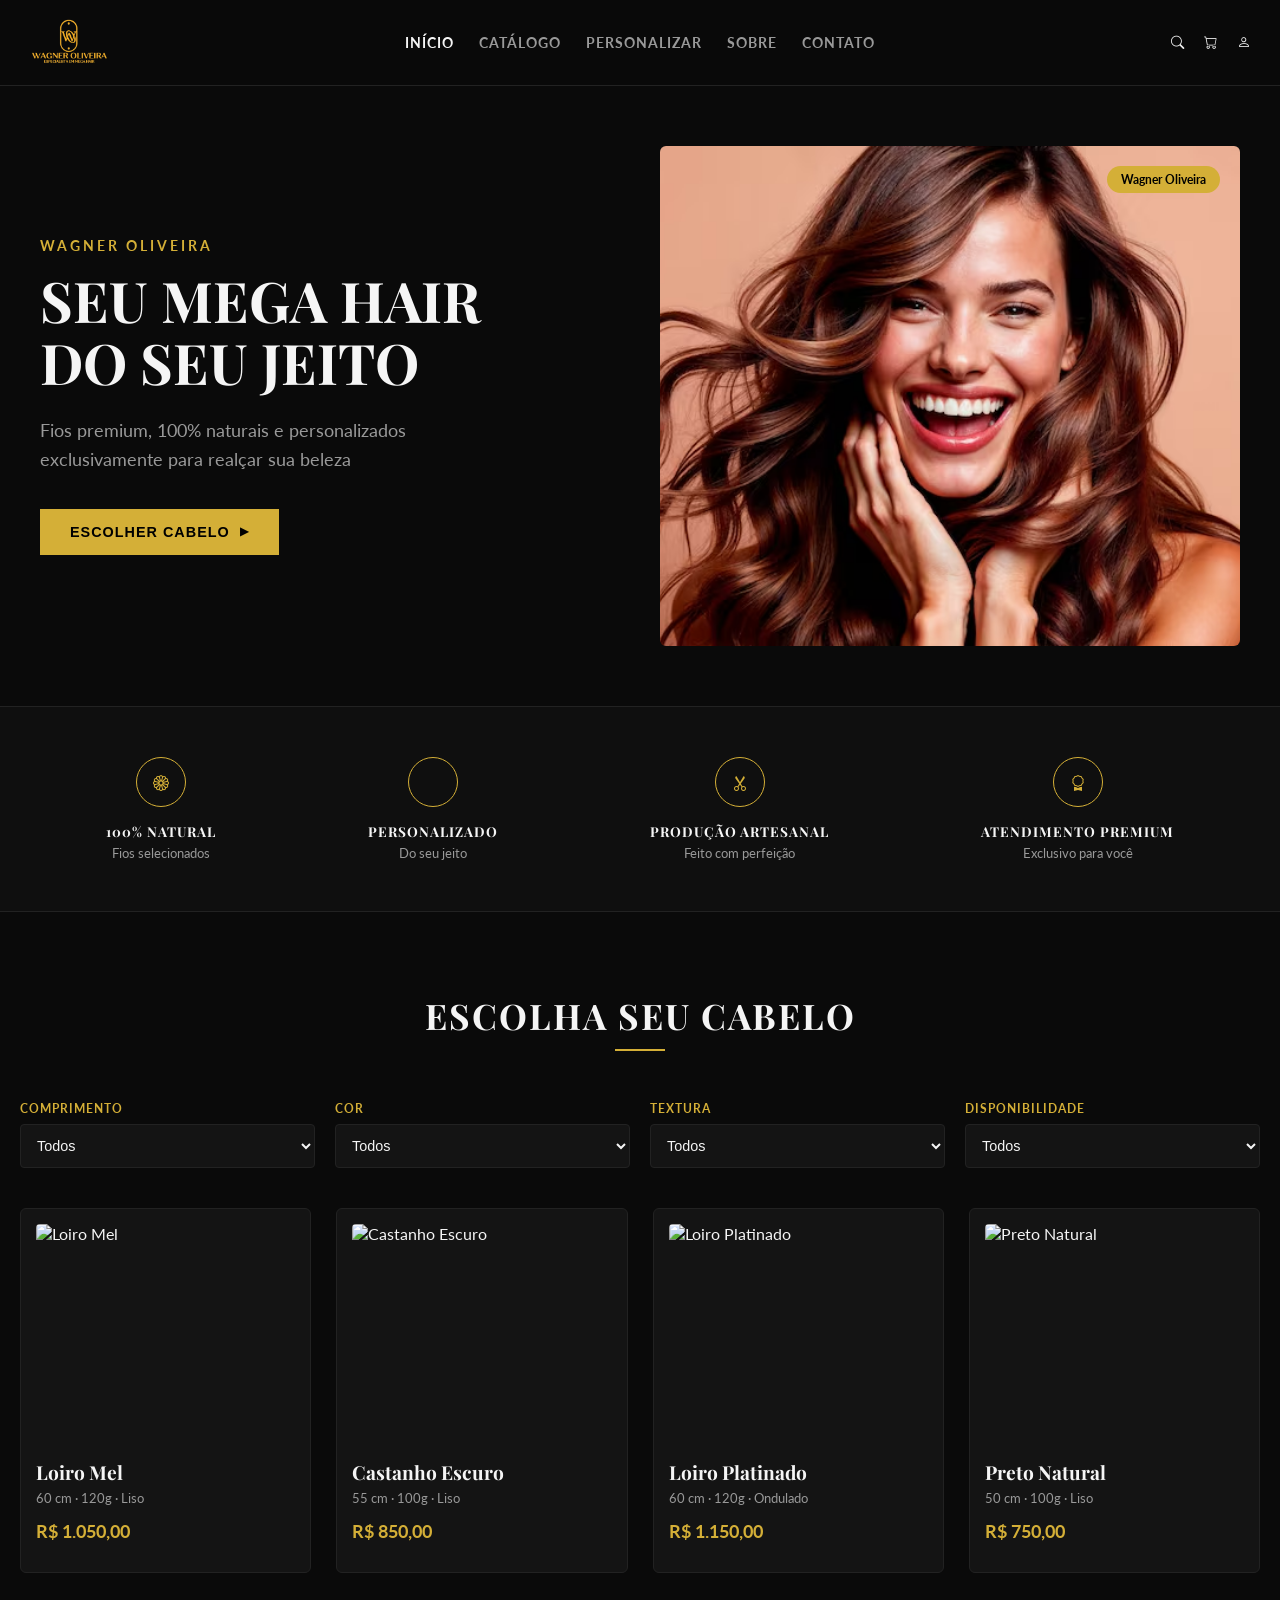
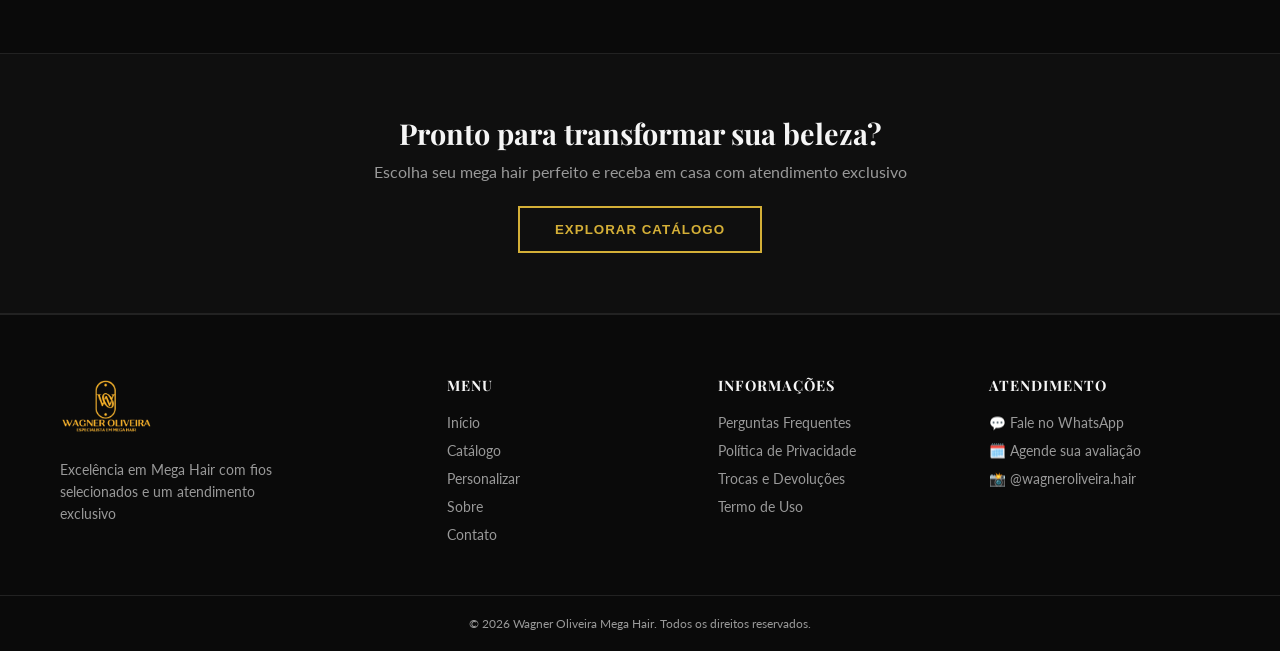
==== index.html @ 9bd78042 "Add files via upload" ====
<!DOCTYPE html>
<html lang="pt-BR">
<head>
    <meta charset="UTF-8">
    <meta name="viewport" content="width=device-width, initial-scale=1.0">
    <title>Wagner Oliveira Mega Hair</title>
    <link rel="preconnect" href="https://fonts.googleapis.com">
    <link rel="preconnect" href="https://fonts.gstatic.com" crossorigin>
    <link href="https://fonts.googleapis.com/css2?family=Playfair+Display:wght@600;700&family=Lato:wght@300;400;700&display=swap" rel="stylesheet">
    
    <link rel="stylesheet" href="https://cdn.jsdelivr.net/npm/bootstrap-icons@1.11.3/font/bootstrap-icons.min.css">
    
    <link rel="stylesheet" href="style.css">
</head>
<body>

    <header class="main-header">
        <div class="header-container">
            <div class="logo">
                <img src="LOGO.png" alt="Wagner Oliveira Logo" class="brand-logo-img">
            </div>
            <nav class="nav-menu">
                <a href="#" class="active">INÍCIO</a>
                <a href="#">CATÁLOGO</a>
                <a href="#">PERSONALIZAR</a>
                <a href="#">SOBRE</a>
                <a href="#">CONTATO</a>
            </nav>
            <div class="header-actions">
                <button><i class="bi bi-search"></i></button>
                <button><i class="bi bi-cart"></i></button>
                <button><i class="bi bi-person"></i></button>
            </div>
        </div>
    </header>

    <section class="hero-section">
        <div class="hero-container">
            <div class="hero-content">
                <p class="brand-subtitle">WAGNER OLIVEIRA</p>
                <h1 class="hero-title">SEU MEGA HAIR<br>DO SEU JEITO</h1>
                <p class="hero-description">Fios premium, 100% naturais e personalizados exclusivamente para realçar sua beleza</p>
                <button class="btn-gold" onclick="scrollToCatalog()">ESCOLHER CABELO <span>▶</span></button>
            </div>
            <div class="hero-image-side">
                <span class="badge-tag">Wagner Oliveira</span>
                <img src="FOTO 1.avif" alt="Modelo Wagner Oliveira">
            </div>
        </div>
    </section>

    <section class="benefits-section">
        <div class="benefits-container">
            <div class="benefit-item">
                <div class="icon-circle"><i class="bi bi-flower1"></i></div>
                <h3>100% NATURAL</h3>
                <p>Fios selecionados</p>
            </div>
            <div class="benefit-item">
                <div class="icon-circle"><i class="bi bi-sparkles"></i></div>
                <h3>PERSONALIZADO</h3>
                <p>Do seu jeito</p>
            </div>
            <div class="benefit-item">
                <div class="icon-circle"><i class="bi bi-scissors"></i></div>
                <h3>PRODUÇÃO ARTESANAL</h3>
                <p>Feito com perfeição</p>
            </div>
            <div class="benefit-item">
                <div class="icon-circle"><i class="bi bi-award"></i></div>
                <h3>ATENDIMENTO PREMIUM</h3>
                <p>Exclusivo para você</p>
            </div>
        </div>
    </section>

    <section class="catalog-section" id="catalogo">
        <div class="catalog-container">
            <h2 class="section-title">ESCOLHA SEU CABELO</h2>
            <div class="title-underline"></div>

            <div class="filters-horizontal">
                <div class="filter-box">
                    <label>COMPRIMENTO</label>
                    <select id="f-comprimento">
                        <option>Todos</option>
                        <option>50 cm</option>
                        <option>55 cm</option>
                        <option>60 cm</option>
                    </select>
                </div>
                <div class="filter-box">
                    <label>COR</label>
                    <select id="f-cor">
                        <option>Todos</option>
                        <option>Loiro Mel</option>
                        <option>Castanho Escuro</option>
                        <option>Loiro Platinado</option>
                        <option>Preto Natural</option>
                    </select>
                </div>
                <div class="filter-box">
                    <label>TEXTURA</label>
                    <select id="f-textura">
                        <option>Todos</option>
                        <option>Liso</option>
                        <option>Ondulado</option>
                    </select>
                </div>
                <div class="filter-box">
                    <label>DISPONIBILIDADE</label>
                    <select id="f-disponibilidade">
                        <option>Todos</option>
                        <option>Em Estoque</option>
                        <option>Sob Encomenda</option>
                    </select>
                </div>
            </div>

            <div class="products-grid" id="grid-produtos">
                </div>
        </div>
    </section>

    <section class="cta-banner">
        <div class="cta-container">
            <h2>Pronto para transformar sua beleza?</h2>
            <p>Escolha seu mega hair perfeito e receba em casa com atendimento exclusivo</p>
            <button class="btn-outline-gold" onclick="scrollToCatalog()">EXPLORAR CATÁLOGO</button>
        </div>
    </section>

    <footer class="main-footer">
        <div class="footer-container">
            <div class="footer-col-brand">
                <div class="logo footer-logo">
                    <img src="LOGO.png" alt="Wagner Oliveira Logo" class="brand-logo-img">
                </div>
                <p class="brand-footer-text">Excelência em Mega Hair com fios selecionados e um atendimento exclusivo</p>
            </div>
            <div class="footer-col">
                <h4>MENU</h4>
                <a href="#">Início</a>
                <a href="#">Catálogo</a>
                <a href="#">Personalizar</a>
                <a href="#">Sobre</a>
                <a href="#">Contato</a>
            </div>
            <div class="footer-col">
                <h4>INFORMAÇÕES</h4>
                <a href="#">Perguntas Frequentes</a>
                <a href="#">Política de Privacidade</a>
                <a href="#">Trocas e Devoluções</a>
                <a href="#">Termo de Uso</a>
            </div>
            <div class="footer-col">
                <h4>ATENDIMENTO</h4>
                <a href="#">💬 Fale no WhatsApp</a>
                <a href="#">🗓️ Agende sua avaliação</a>
                <a href="#">📸 @wagneroliveira.hair</a>
            </div>
        </div>
        <div class="footer-bottom">
            <p>© 2026 Wagner Oliveira Mega Hair. Todos os direitos reservados.</p>
        </div>
    </footer>

    <div id="modal-personalizar" class="modal-backdrop hidden">
        <div class="modal-box">
            <div class="modal-header">
                <h2 id="modal-title">Escolher</h2>
                <button class="close-modal" onclick="closeModal()"><i class="bi bi-x-lg"></i></button>
            </div>
            <div class="modal-body">
                <p class="modal-subtitle">Configure as opções exclusivas para o seu cabelo selecionado.</p>
                <div class="modal-step">
                    <label>1. Textura Desejada</label>
                    <div class="options-row">
                        <button class="opt-btn" onclick="selectOpt(this, 'textura')">Liso Natural</button>
                        <button class="opt-btn" onclick="selectOpt(this, 'textura')">Ondulado</button>
                        <button class="opt-btn" onclick="selectOpt(this, 'textura')">Cacheado</button>
                    </div>
                </div>
                <div class="modal-step">
                    <label>2. Espessura do Fio</label>
                    <div class="options-vertical">
                        <button class="opt-row-btn" onclick="selectOpt(this, 'espessura')"><strong>Fio Fino</strong><span>Ideal para cabelos finos/ralos</span></button>
                        <button class="opt-row-btn" onclick="selectOpt(this, 'espessura')"><strong>Fio Médio</strong><span>Padrão, se adapta bem à maioria</span></button>
                    </div>
                </div>
            </div>
        </div>
    </div>

    <script src="main.js"></script>
</body>
</html>
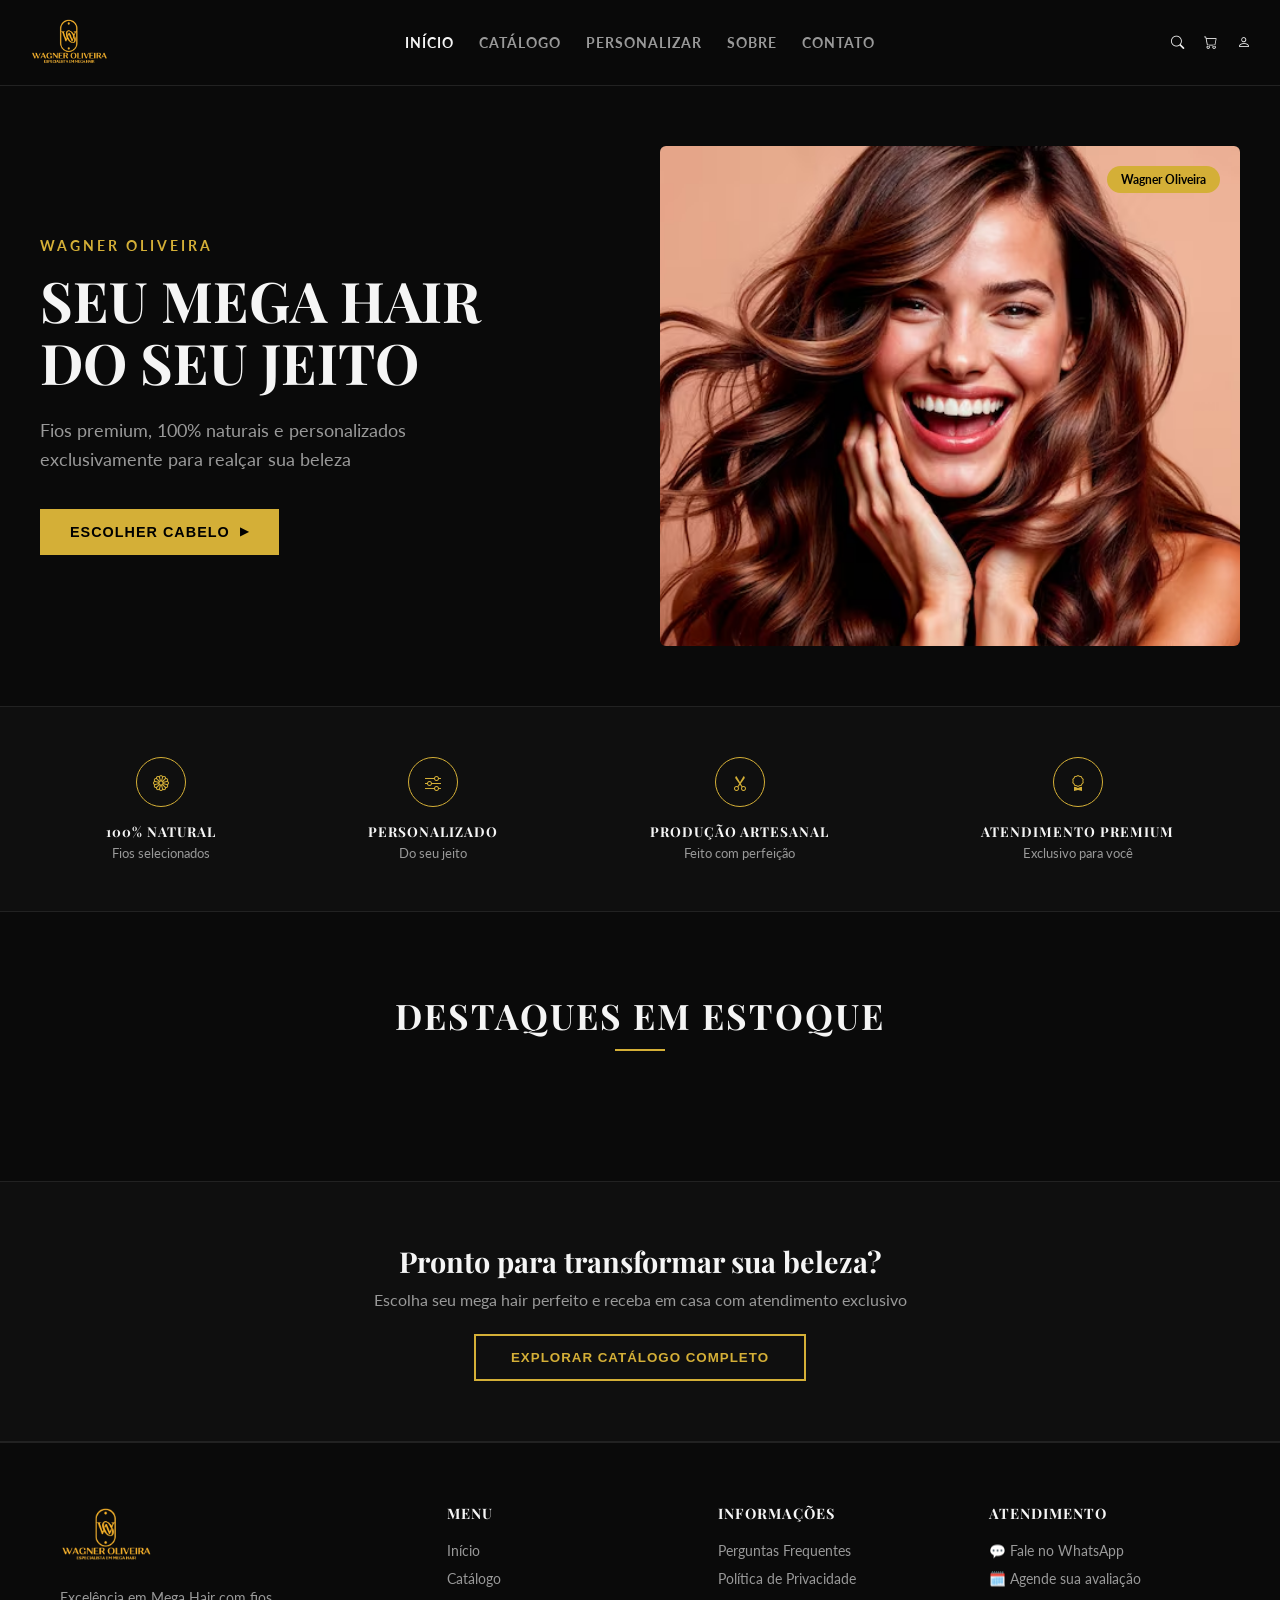
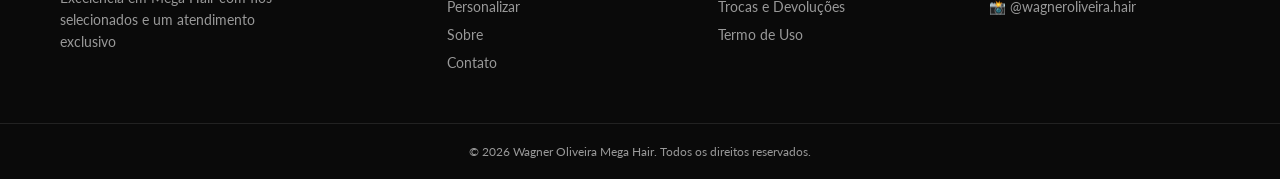
==== commit d08410c3: "Update index.html" ====
--- a/index.html
+++ b/index.html
@@ -20,9 +20,9 @@
                 <img src="LOGO.png" alt="Wagner Oliveira Logo" class="brand-logo-img">
             </div>
             <nav class="nav-menu">
-                <a href="#" class="active">INÍCIO</a>
-                <a href="#">CATÁLOGO</a>
-                <a href="#">PERSONALIZAR</a>
+                <a href="index.html" class="active">INÍCIO</a>
+                <a href="catalogo.html">CATÁLOGO</a>
+                <a href="personalizar.html">PERSONALIZAR</a>
                 <a href="#">SOBRE</a>
                 <a href="#">CONTATO</a>
             </nav>
@@ -40,7 +40,7 @@
                 <p class="brand-subtitle">WAGNER OLIVEIRA</p>
                 <h1 class="hero-title">SEU MEGA HAIR<br>DO SEU JEITO</h1>
                 <p class="hero-description">Fios premium, 100% naturais e personalizados exclusivamente para realçar sua beleza</p>
-                <button class="btn-gold" onclick="scrollToCatalog()">ESCOLHER CABELO <span>▶</span></button>
+                <button class="btn-gold" onclick="goToCatalogPage()">ESCOLHER CABELO <span>▶</span></button>
             </div>
             <div class="hero-image-side">
                 <span class="badge-tag">Wagner Oliveira</span>
@@ -57,7 +57,7 @@
                 <p>Fios selecionados</p>
             </div>
             <div class="benefit-item">
-                <div class="icon-circle"><i class="bi bi-sparkles"></i></div>
+                <div class="icon-circle"><i class="bi bi-sliders"></i></div>
                 <h3>PERSONALIZADO</h3>
                 <p>Do seu jeito</p>
             </div>
@@ -76,46 +76,8 @@
 
     <section class="catalog-section" id="catalogo">
         <div class="catalog-container">
-            <h2 class="section-title">ESCOLHA SEU CABELO</h2>
+            <h2 class="section-title">DESTAQUES EM ESTOQUE</h2>
             <div class="title-underline"></div>
-
-            <div class="filters-horizontal">
-                <div class="filter-box">
-                    <label>COMPRIMENTO</label>
-                    <select id="f-comprimento">
-                        <option>Todos</option>
-                        <option>50 cm</option>
-                        <option>55 cm</option>
-                        <option>60 cm</option>
-                    </select>
-                </div>
-                <div class="filter-box">
-                    <label>COR</label>
-                    <select id="f-cor">
-                        <option>Todos</option>
-                        <option>Loiro Mel</option>
-                        <option>Castanho Escuro</option>
-                        <option>Loiro Platinado</option>
-                        <option>Preto Natural</option>
-                    </select>
-                </div>
-                <div class="filter-box">
-                    <label>TEXTURA</label>
-                    <select id="f-textura">
-                        <option>Todos</option>
-                        <option>Liso</option>
-                        <option>Ondulado</option>
-                    </select>
-                </div>
-                <div class="filter-box">
-                    <label>DISPONIBILIDADE</label>
-                    <select id="f-disponibilidade">
-                        <option>Todos</option>
-                        <option>Em Estoque</option>
-                        <option>Sob Encomenda</option>
-                    </select>
-                </div>
-            </div>
 
             <div class="products-grid" id="grid-produtos">
                 </div>
@@ -126,7 +88,7 @@
         <div class="cta-container">
             <h2>Pronto para transformar sua beleza?</h2>
             <p>Escolha seu mega hair perfeito e receba em casa com atendimento exclusivo</p>
-            <button class="btn-outline-gold" onclick="scrollToCatalog()">EXPLORAR CATÁLOGO</button>
+            <button class="btn-outline-gold" onclick="window.location.href='catalogo.html'">EXPLORAR CATÁLOGO COMPLETO</button>
         </div>
     </section>
 
@@ -140,9 +102,9 @@
             </div>
             <div class="footer-col">
                 <h4>MENU</h4>
-                <a href="#">Início</a>
-                <a href="#">Catálogo</a>
-                <a href="#">Personalizar</a>
+                <a href="index.html">Início</a>
+                <a href="catalogo.html">Catálogo</a>
+                <a href="personalizar.html">Personalizar</a>
                 <a href="#">Sobre</a>
                 <a href="#">Contato</a>
             </div>
@@ -165,33 +127,6 @@
         </div>
     </footer>
 
-    <div id="modal-personalizar" class="modal-backdrop hidden">
-        <div class="modal-box">
-            <div class="modal-header">
-                <h2 id="modal-title">Escolher</h2>
-                <button class="close-modal" onclick="closeModal()"><i class="bi bi-x-lg"></i></button>
-            </div>
-            <div class="modal-body">
-                <p class="modal-subtitle">Configure as opções exclusivas para o seu cabelo selecionado.</p>
-                <div class="modal-step">
-                    <label>1. Textura Desejada</label>
-                    <div class="options-row">
-                        <button class="opt-btn" onclick="selectOpt(this, 'textura')">Liso Natural</button>
-                        <button class="opt-btn" onclick="selectOpt(this, 'textura')">Ondulado</button>
-                        <button class="opt-btn" onclick="selectOpt(this, 'textura')">Cacheado</button>
-                    </div>
-                </div>
-                <div class="modal-step">
-                    <label>2. Espessura do Fio</label>
-                    <div class="options-vertical">
-                        <button class="opt-row-btn" onclick="selectOpt(this, 'espessura')"><strong>Fio Fino</strong><span>Ideal para cabelos finos/ralos</span></button>
-                        <button class="opt-row-btn" onclick="selectOpt(this, 'espessura')"><strong>Fio Médio</strong><span>Padrão, se adapta bem à maioria</span></button>
-                    </div>
-                </div>
-            </div>
-        </div>
-    </div>
-
     <script src="main.js"></script>
 </body>
-</html>+</html>
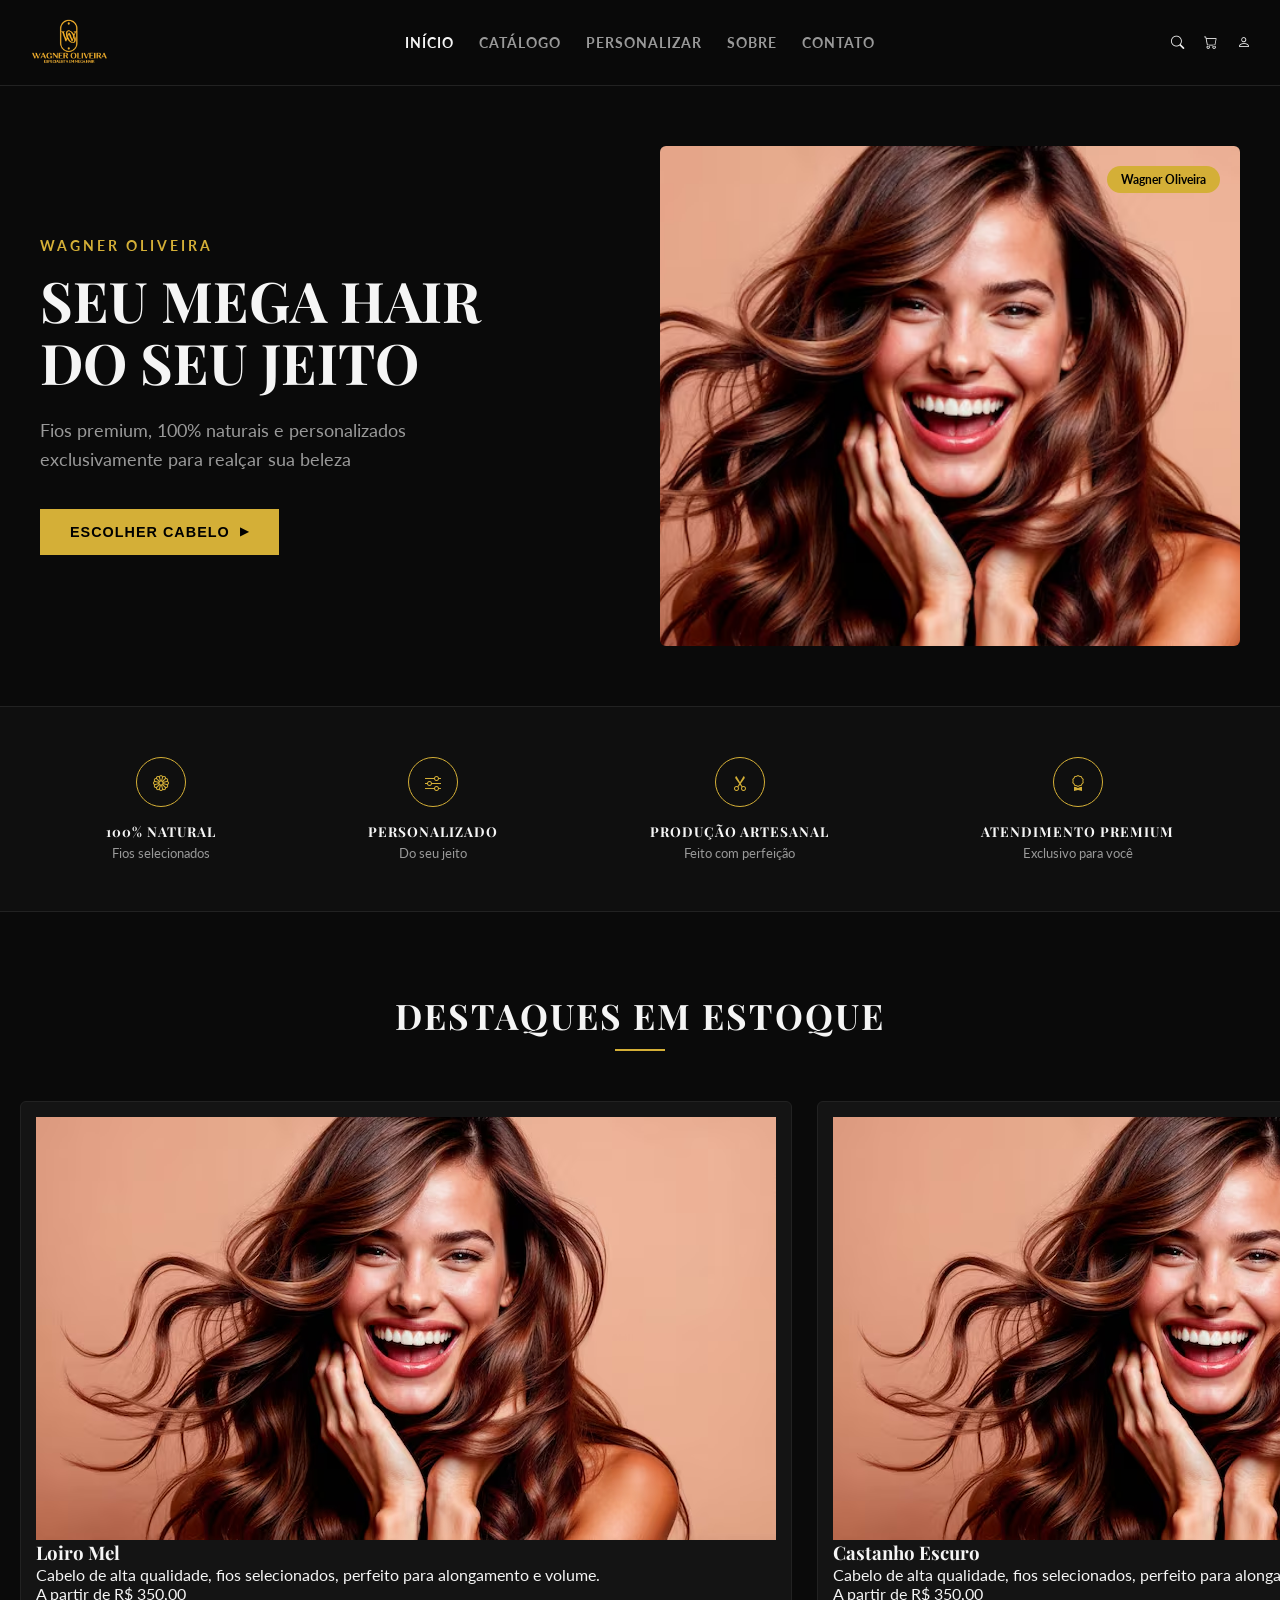
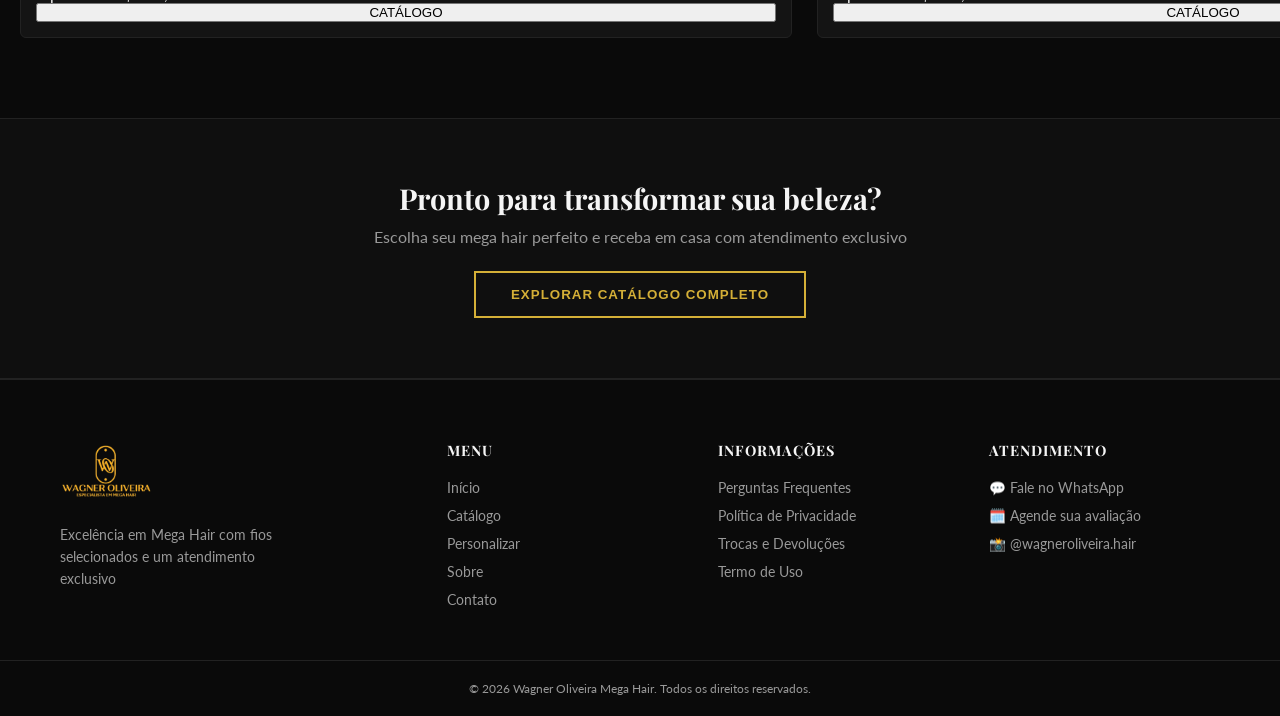
==== commit 987c89aa: "Update index.html" ====
--- a/index.html
+++ b/index.html
@@ -40,7 +40,7 @@
                 <p class="brand-subtitle">WAGNER OLIVEIRA</p>
                 <h1 class="hero-title">SEU MEGA HAIR<br>DO SEU JEITO</h1>
                 <p class="hero-description">Fios premium, 100% naturais e personalizados exclusivamente para realçar sua beleza</p>
-                <button class="btn-gold" onclick="goToCatalogPage()">ESCOLHER CABELO <span>▶</span></button>
+                <button class="btn-gold" onclick="window.location.href='catalogo.html'">ESCOLHER CABELO <span>▶</span></button>
             </div>
             <div class="hero-image-side">
                 <span class="badge-tag">Wagner Oliveira</span>
@@ -79,8 +79,39 @@
             <h2 class="section-title">DESTAQUES EM ESTOQUE</h2>
             <div class="title-underline"></div>
 
-            <div class="products-grid" id="grid-produtos">
+            <div class="products-grid">
+                <div class="product-card">
+                    <img src="FOTO 1.avif" alt="Loiro Mel">
+                    <h3>Loiro Mel</h3>
+                    <p>Cabelo de alta qualidade, fios selecionados, perfeito para alongamento e volume.</p>
+                    <span class="price">A partir de R$ 350,00</span>
+                    <button class="btn-card" onclick="window.location.href='catalogo.html'">CATÁLOGO</button>
                 </div>
+
+                <div class="product-card">
+                    <img src="FOTO 1.avif" alt="Castanho Escuro">
+                    <h3>Castanho Escuro</h3>
+                    <p>Cabelo de alta qualidade, fios selecionados, perfeito para alongamento e volume.</p>
+                    <span class="price">A partir de R$ 350,00</span>
+                    <button class="btn-card" onclick="window.location.href='catalogo.html'">CATÁLOGO</button>
+                </div>
+
+                <div class="product-card">
+                    <img src="FOTO 1.avif" alt="Loiro Platinado">
+                    <h3>Loiro Platinado</h3>
+                    <p>Cabelo de alta qualidade, fios selecionados, perfeito para alongamento e volume.</p>
+                    <span class="price">A partir de R$ 350,00</span>
+                    <button class="btn-card" onclick="window.location.href='catalogo.html'">CATÁLOGO</button>
+                </div>
+
+                <div class="product-card">
+                    <img src="FOTO 1.avif" alt="Preto Natural">
+                    <h3>Preto Natural</h3>
+                    <p>Cabelo de alta qualidade, fios selecionados, perfeito para alongamento e volume.</p>
+                    <span class="price">A partir de R$ 350,00</span>
+                    <button class="btn-card" onclick="window.location.href='catalogo.html'">CATÁLOGO</button>
+                </div>
+            </div>
         </div>
     </section>
 
@@ -126,7 +157,5 @@
             <p>© 2026 Wagner Oliveira Mega Hair. Todos os direitos reservados.</p>
         </div>
     </footer>
-
-    <script src="main.js"></script>
 </body>
 </html>
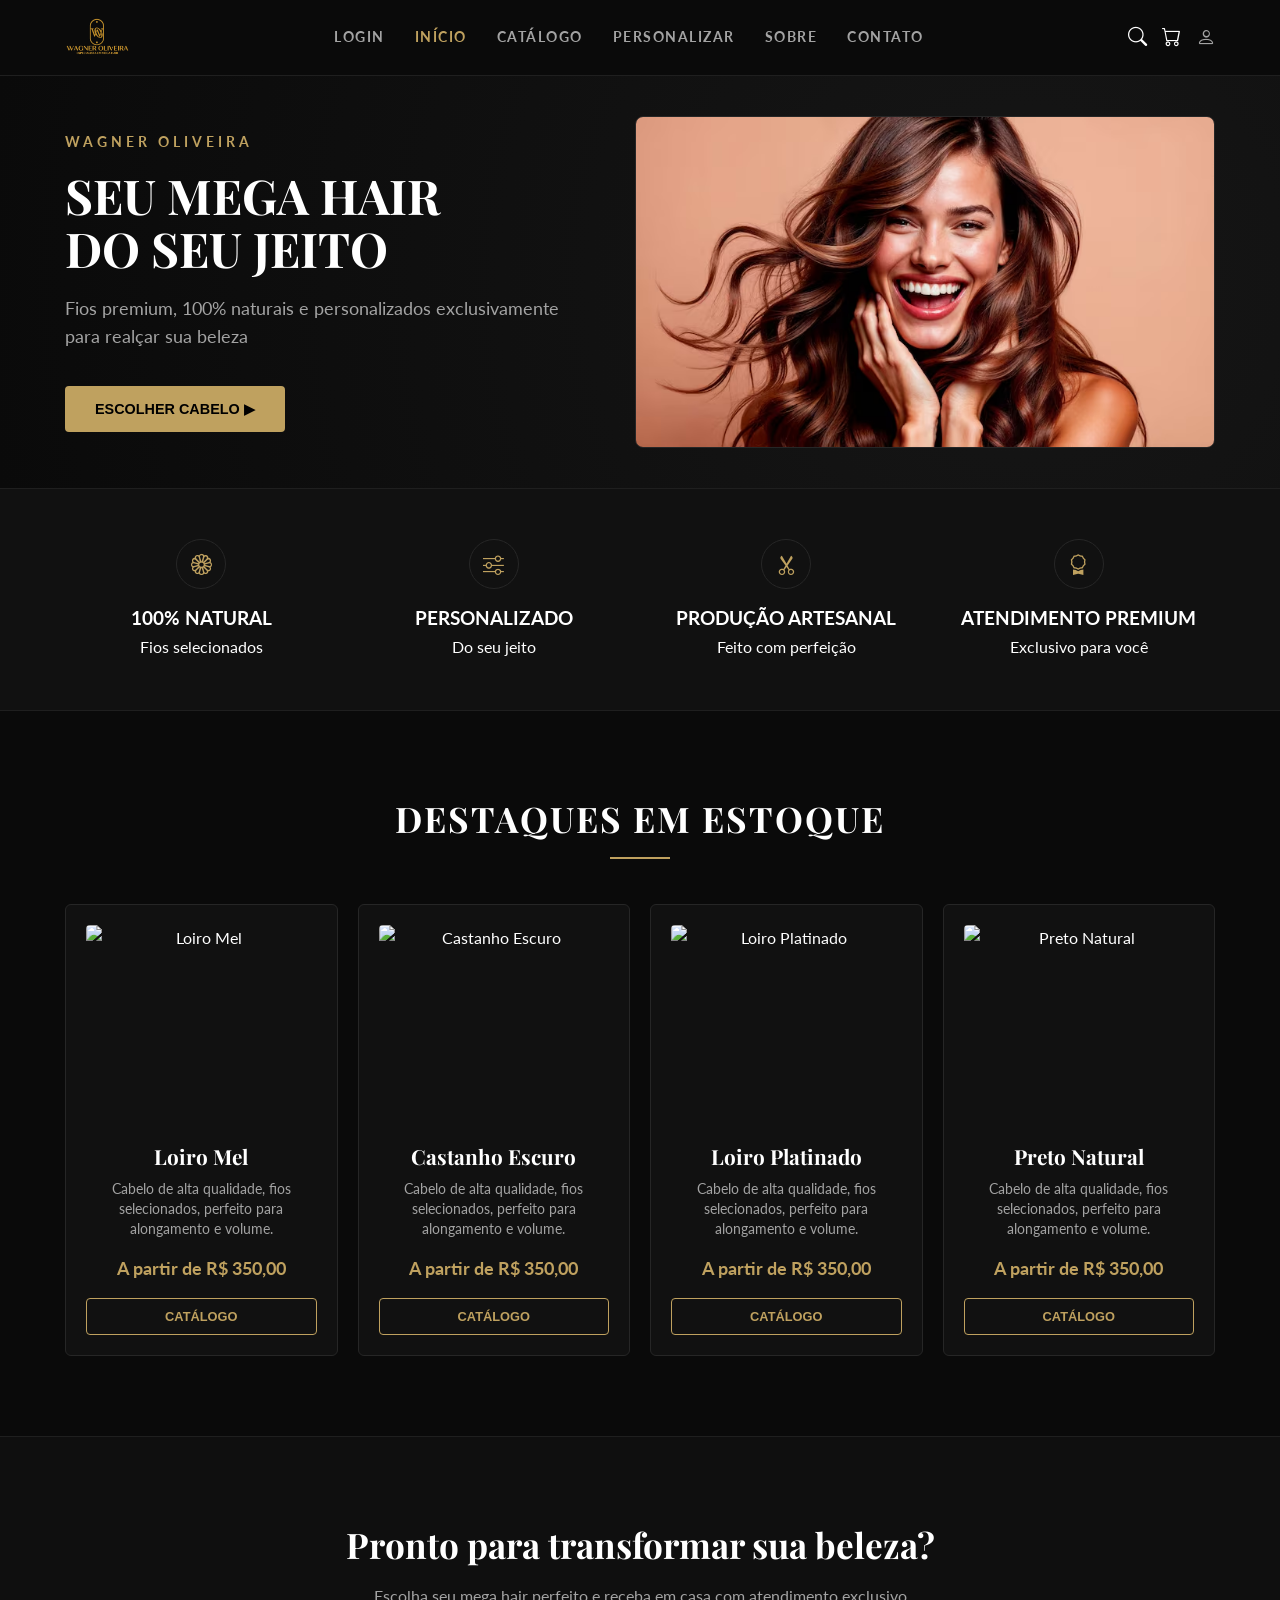
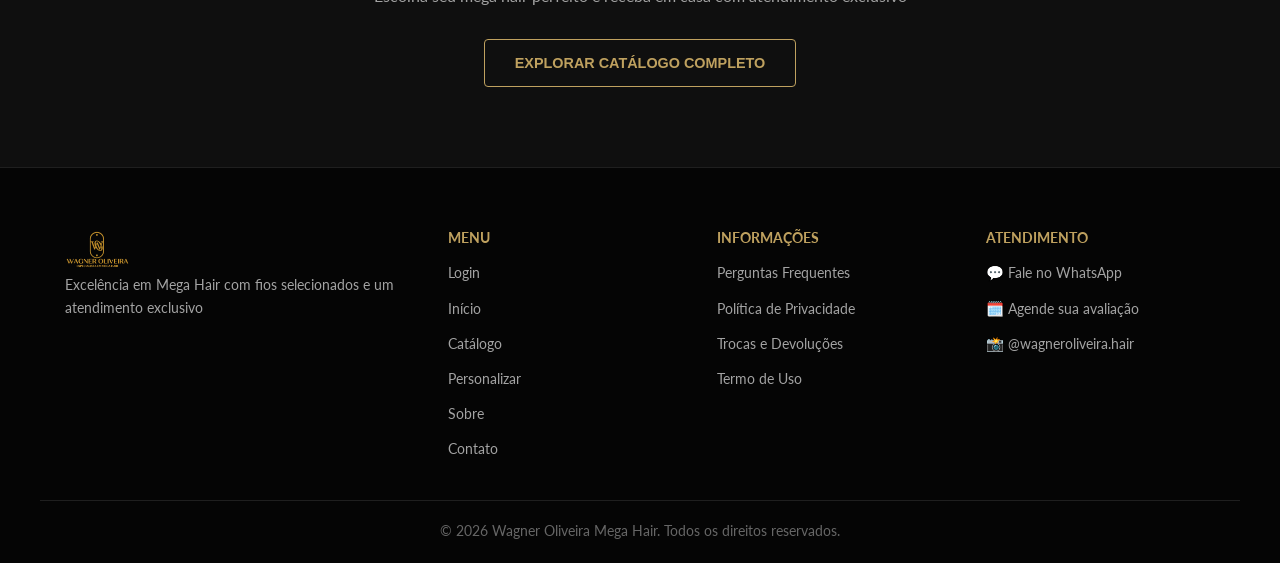
==== commit 22d12ffb: "Update index.html" ====
--- a/index.html
+++ b/index.html
@@ -20,16 +20,30 @@
                 <img src="LOGO.png" alt="Wagner Oliveira Logo" class="brand-logo-img">
             </div>
             <nav class="nav-menu">
+                <a href="login.html">LOGIN</a>
                 <a href="index.html" class="active">INÍCIO</a>
                 <a href="catalogo.html">CATÁLOGO</a>
                 <a href="personalizar.html">PERSONALIZAR</a>
-                <a href="#">SOBRE</a>
-                <a href="#">CONTATO</a>
+                <a href="sobre.html">SOBRE</a>
+                <a href="contato.html">CONTATO</a>
             </nav>
             <div class="header-actions">
-                <button><i class="bi bi-search"></i></button>
-                <button><i class="bi bi-cart"></i></button>
-                <button><i class="bi bi-person"></i></button>
+                <button title="Pesquisar"><i class="bi bi-search"></i></button>
+                <button title="Carrinho"><i class="bi bi-cart"></i></button>
+                
+                <div class="user-auth-wrapper" style="display: inline-flex; align-items: center;">
+                    <a href="login.html" id="btn-login-header" title="Entrar no Atelier" style="display: flex; align-items: center; color: #a3a3a3;">
+                        <i class="bi bi-person" style="font-size: 1.2rem;"></i>
+                    </a>
+
+                    <div id="perfil-usuario" class="user-profile-box" style="display: none;">
+                        <img src="https://www.w3schools.com/howto/img_avatar2.png" alt="Foto de Perfil" id="foto-usuario">
+                        <span id="nome-usuario">Cliente</span>
+                        <button id="btn-logout" class="btn-logout" title="Sair">
+                            <i class="bi bi-box-arrow-right"></i>
+                        </button>
+                    </div>
+                </div>
             </div>
         </div>
     </header>
@@ -43,8 +57,7 @@
                 <button class="btn-gold" onclick="window.location.href='catalogo.html'">ESCOLHER CABELO <span>▶</span></button>
             </div>
             <div class="hero-image-side">
-                <span class="badge-tag">Wagner Oliveira</span>
-                <img src="FOTO 1.avif" alt="Modelo Wagner Oliveira">
+                <img src="FOTO 1.avif" alt="Textura de Mega Hair Premium Wagner Oliveira">
             </div>
         </div>
     </section>
@@ -81,7 +94,7 @@
 
             <div class="products-grid">
                 <div class="product-card">
-                    <img src="FOTO 1.avif" alt="Loiro Mel">
+                    <img src="https://images.unsplash.com/photo-1562322140-8baeececf3df?q=80&w=800&auto=format&fit=crop" alt="Loiro Mel">
                     <h3>Loiro Mel</h3>
                     <p>Cabelo de alta qualidade, fios selecionados, perfeito para alongamento e volume.</p>
                     <span class="price">A partir de R$ 350,00</span>
@@ -89,7 +102,7 @@
                 </div>
 
                 <div class="product-card">
-                    <img src="FOTO 1.avif" alt="Castanho Escuro">
+                    <img src="https://images.unsplash.com/photo-1595959183075-c1d94510358d?q=80&w=800&auto=format&fit=crop" alt="Castanho Escuro">
                     <h3>Castanho Escuro</h3>
                     <p>Cabelo de alta qualidade, fios selecionados, perfeito para alongamento e volume.</p>
                     <span class="price">A partir de R$ 350,00</span>
@@ -97,7 +110,7 @@
                 </div>
 
                 <div class="product-card">
-                    <img src="FOTO 1.avif" alt="Loiro Platinado">
+                    <img src="https://images.unsplash.com/photo-1620331311520-246422fd82f9?q=80&w=800&auto=format&fit=crop" alt="Loiro Platinado">
                     <h3>Loiro Platinado</h3>
                     <p>Cabelo de alta qualidade, fios selecionados, perfeito para alongamento e volume.</p>
                     <span class="price">A partir de R$ 350,00</span>
@@ -105,7 +118,7 @@
                 </div>
 
                 <div class="product-card">
-                    <img src="FOTO 1.avif" alt="Preto Natural">
+                    <img src="https://images.unsplash.com/photo-1522337360788-8b13dee7a37e?q=80&w=800&auto=format&fit=crop" alt="Preto Natural">
                     <h3>Preto Natural</h3>
                     <p>Cabelo de alta qualidade, fios selecionados, perfeito para alongamento e volume.</p>
                     <span class="price">A partir de R$ 350,00</span>
@@ -133,11 +146,12 @@
             </div>
             <div class="footer-col">
                 <h4>MENU</h4>
+                <a href="login.html">Login</a>
                 <a href="index.html">Início</a>
                 <a href="catalogo.html">Catálogo</a>
                 <a href="personalizar.html">Personalizar</a>
-                <a href="#">Sobre</a>
-                <a href="#">Contato</a>
+                <a href="sobre.html">Sobre</a>
+                <a href="contato.html">Contato</a>
             </div>
             <div class="footer-col">
                 <h4>INFORMAÇÕES</h4>
@@ -157,5 +171,7 @@
             <p>© 2026 Wagner Oliveira Mega Hair. Todos os direitos reservados.</p>
         </div>
     </footer>
+
+    <script src="main.js"></script>
 </body>
 </html>
--- a/style.css
+++ b/style.css
@@ -0,0 +1,590 @@
+/* ==========================================================================
+   WAGNER OLIVEIRA MEGA HAIR - STYLE.CSS (PRODUÇÃO INTEGRADA FINAL)
+   ========================================================================== */
+
+/* 1. RESET E CONFIGURAÇÕES GERAIS */
+* {
+    box-sizing: border-box;
+    margin: 0;
+    padding: 0;
+}
+
+body {
+    font-family: 'Lato', sans-serif;
+    background-color: #0a0a0a;
+    color: #ffffff;
+    line-height: 1.6;
+}
+
+a {
+    text-decoration: none;
+    color: inherit;
+    transition: color 0.3s ease;
+}
+
+img {
+    max-width: 100%;
+    height: auto;
+    display: block;
+}
+
+/* 2. MENU SUPERIOR (HEADER) */
+.main-header {
+    background-color: #0a0a0a;
+    border-bottom: 1px solid #1f1f1f;
+    position: sticky;
+    top: 0;
+    z-index: 9999;
+}
+
+.header-container {
+    max-width: 1200px;
+    margin: 0 auto;
+    padding: 15px 25px;
+    display: flex;
+    justify-content: space-between;
+    align-items: center;
+}
+
+.logo .brand-logo-img {
+    height: 45px;
+}
+
+.nav-menu {
+    display: flex;
+    gap: 30px;
+}
+
+.nav-menu a {
+    font-size: 0.85rem;
+    font-weight: 700;
+    letter-spacing: 1.5px;
+    color: #a3a3a3;
+    text-transform: uppercase;
+}
+
+.nav-menu a:hover, .nav-menu a.active {
+    color: #bfa15f;
+}
+
+.header-actions {
+    display: flex;
+    gap: 15px;
+}
+
+.header-actions button {
+    background: none;
+    border: none;
+    color: #ffffff;
+    font-size: 1.2rem;
+    cursor: pointer;
+}
+
+/* ==========================================================================
+   3. HERO SECTION (FOTO DA MOÇA AMPLIADA)
+   ========================================================================== */
+.hero-section {
+    padding: 40px 0; /* Diminuído levemente o respiro para a foto poder crescer */
+    background: radial-gradient(circle at 80% 50%, #161616 0%, #0a0a0a 100%);
+    overflow: hidden;
+}
+
+.hero-container {
+    max-width: 1200px;
+    margin: 0 auto;
+    padding: 0 25px;
+    display: flex;
+    align-items: center;
+    justify-content: space-between;
+    gap: 40px;
+}
+
+.hero-content {
+    flex: 1;
+    max-width: 500px; /* Ajustado para dar mais espaço para a imagem ao lado */
+}
+
+.brand-subtitle {
+    color: #bfa15f;
+    font-size: 0.85rem;
+    letter-spacing: 4px;
+    font-weight: 700;
+    margin-bottom: 15px;
+}
+
+.hero-title {
+    font-family: 'Playfair Display', serif;
+    font-size: 3rem;
+    line-height: 1.1;
+    margin-bottom: 20px;
+}
+
+.hero-description {
+    color: #a3a3a3;
+    font-size: 1.1rem;
+    margin-bottom: 35px;
+}
+
+/* O container da foto agora puxa mais espaço na tela */
+.hero-image-side {
+    position: relative;
+    max-width: 580px; /* Aumentado de 450px para 580px para dar o volumão na foto */
+    flex: 1.3; /* Faz o bloco da foto ocupar uma fatia maior que o texto */
+    display: flex;
+    justify-content: flex-end;
+}
+
+.hero-image-side img {
+    width: 100%;
+    height: auto;
+    max-height: 480px; /* Garante que ela fique imponente e grande */
+    object-fit: cover;
+    border-radius: 8px;
+    border: 1px solid #262626;
+}
+
+.badge-tag {
+    position: absolute;
+    top: 20px;
+    left: 20px;
+    background-color: rgba(10, 10, 10, 0.8);
+    border: 1px solid #bfa15f;
+    color: #bfa15f;
+    padding: 6px 12px;
+    font-size: 0.75rem;
+    text-transform: uppercase;
+    border-radius: 4px;
+    z-index: 10;
+}
+/* 4. BOTÕES GERAIS */
+.btn-gold {
+    background-color: #bfa15f;
+    color: #000000;
+    border: none;
+    padding: 15px 30px;
+    font-weight: 700;
+    font-size: 0.9rem;
+    text-transform: uppercase;
+    cursor: pointer;
+    border-radius: 4px;
+}
+
+.btn-outline-gold {
+    background: none;
+    border: 1px solid #bfa15f;
+    color: #bfa15f;
+    padding: 15px 30px;
+    font-weight: 700;
+    font-size: 0.9rem;
+    text-transform: uppercase;
+    cursor: pointer;
+    border-radius: 4px;
+}
+
+/* 5. BENEFÍCIOS */
+.benefits-section {
+    background-color: #111111;
+    border-top: 1px solid #1f1f1f;
+    border-bottom: 1px solid #1f1f1f;
+    padding: 50px 0;
+}
+
+.benefits-container {
+    max-width: 1200px;
+    margin: 0 auto;
+    padding: 0 25px;
+    display: flex;
+    justify-content: space-between;
+    gap: 20px;
+}
+
+.benefit-item {
+    text-align: center;
+    flex: 1;
+}
+
+.icon-circle {
+    width: 50px;
+    height: 50px;
+    border-radius: 50%;
+    border: 1px solid #262626;
+    display: inline-flex;
+    align-items: center;
+    justify-content: center;
+    margin-bottom: 15px;
+    color: #bfa15f;
+    font-size: 1.3rem;
+}
+
+/* 6. GRID DE PRODUTOS - VIBE PREMIUM DA REFERÊNCIA (4 EM LINHA) */
+.catalog-section {
+    padding: 80px 0;
+}
+
+.catalog-container {
+    max-width: 1200px;
+    margin: 0 auto;
+    padding: 0 25px;
+}
+
+.section-title {
+    font-family: 'Playfair Display', serif;
+    font-size: 2.2rem;
+    text-align: center;
+    margin-bottom: 10px;
+    letter-spacing: 2px;
+}
+
+.title-underline {
+    width: 60px;
+    height: 2px;
+    background-color: #bfa15f;
+    margin: 0 auto 45px auto;
+}
+
+/* Alinha cirurgicamente os 4 cards lado a lado */
+.products-grid {
+    display: grid !important;
+    grid-template-columns: repeat(4, 1fr) !important;
+    gap: 20px !important;
+    width: 100% !important;
+}
+
+/* Moldura e Estilização Fina dos Cards */
+.product-card {
+    background-color: #111111 !important;
+    border: 1px solid #262626 !important;
+    border-radius: 6px !important;
+    padding: 20px !important;
+    text-align: center !important;
+    display: flex !important;
+    flex-direction: column !important;
+    justify-content: space-between !important;
+    transition: transform 0.3s ease, border-color 0.3s ease !important;
+}
+
+.product-card:hover {
+    transform: translateY(-5px) !important;
+    border-color: #bfa15f !important;
+}
+
+.product-card img {
+    width: 100% !important;
+    height: 200px !important;
+    object-fit: cover !important;
+    border-radius: 4px !important;
+    margin-bottom: 15px !important;
+    display: block !important;
+}
+
+.product-card h3 {
+    font-family: 'Playfair Display', serif !important;
+    font-size: 1.3rem !important;
+    margin-bottom: 5px !important;
+    color: #ffffff !important;
+}
+
+.product-card p {
+    color: #a3a3a3 !important;
+    font-size: 0.85rem !important;
+    margin-bottom: 15px !important;
+    line-height: 1.5 !important;
+}
+
+.product-card .price {
+    color: #bfa15f !important;
+    font-weight: 700 !important;
+    font-size: 1.1rem !important;
+    margin-bottom: 15px !important;
+    display: block !important;
+}
+
+.btn-card {
+    width: 100% !important;
+    background: none !important;
+    border: 1px solid #bfa15f !important;
+    color: #bfa15f !important;
+    padding: 10px 0 !important;
+    font-weight: 700 !important;
+    font-size: 0.8rem !important;
+    text-transform: uppercase !important;
+    cursor: pointer !important;
+    border-radius: 4px !important;
+    transition: all 0.3s ease !important;
+}
+
+.product-card:hover .btn-card {
+    background-color: #bfa15f !important;
+    color: #000000 !important;
+}
+
+/* 7. BANNER CTA */
+.cta-banner {
+    padding: 80px 25px;
+    text-align: center;
+    border-top: 1px solid #1f1f1f;
+    background-color: #0f0f0f;
+}
+
+.cta-container h2 {
+    font-family: 'Playfair Display', serif;
+    font-size: 2.2rem;
+    margin-bottom: 10px;
+}
+
+.cta-container p {
+    color: #a3a3a3;
+    margin-bottom: 30px;
+}
+
+/* 8. PÁGINA SOBRE (TOTALMENTE LOCKADA / INTACTA) */
+.sobre-container {
+    max-width: 1200px;
+    margin: 0 auto;
+    padding: 60px 25px 80px 25px;
+}
+
+.sobre-grid {
+    display: grid;
+    grid-template-columns: 1.2fr 1fr;
+    gap: 60px;
+    align-items: center;
+}
+
+.sobre-texto h3 {
+    font-family: 'Playfair Display', serif;
+    font-size: 1.8rem;
+    color: #bfa15f;
+    margin-bottom: 20px;
+}
+
+.sobre-texto p {
+    color: #a3a3a3;
+    font-size: 1.05rem;
+    margin-bottom: 20px;
+}
+
+.sobre-imagem-wrapper {
+    position: relative;
+}
+
+.sobre-imagem-wrapper img {
+    width: 100%;
+    aspect-ratio: 1.1 / 1;
+    object-fit: cover;
+    border-radius: 8px;
+    border: 1px solid #262626;
+}
+
+.sobre-selo {
+    position: absolute;
+    bottom: -20px;
+    right: -20px;
+    background: #111;
+    border: 1px solid #bfa15f;
+    padding: 20px;
+    border-radius: 6px;
+    text-align: center;
+}
+
+/* 9. PÁGINA DE CONTATO (TOTALMENTE LOCKADA / DOIS BLOCOS EM GRID LADO A LADO) */
+.contato-container {
+    max-width: 1200px;
+    margin: 0 auto;
+    padding: 60px 25px 80px 25px;
+}
+
+.contato-grid {
+    display: grid;
+    grid-template-columns: 1fr 1.1fr;
+    gap: 50px;
+    align-items: start;
+}
+
+.contato-col-info {
+    display: flex;
+    flex-direction: column;
+    gap: 25px;
+}
+
+.contato-bloco {
+    background: #111;
+    padding: 30px;
+    border: 1px solid #262626;
+    border-radius: 8px;
+}
+
+.contato-bloco h3 {
+    font-size: 0.85rem;
+    color: #bfa15f;
+    letter-spacing: 2px;
+    font-weight: 700;
+    margin-bottom: 20px;
+    text-transform: uppercase;
+}
+
+.contato-item-alinhado {
+    display: flex;
+    gap: 15px;
+    margin-bottom: 15px;
+}
+
+.contato-item-alinhado i {
+    color: #bfa15f;
+    font-size: 1.3rem;
+}
+
+.contato-horario-linha {
+    display: flex;
+    justify-content: space-between;
+    font-size: 0.95rem;
+    margin-bottom: 8px;
+    border-bottom: 1px solid #1f1f1f;
+    padding-bottom: 8px;
+}
+
+.contato-whatsapp-card {
+    background: #111;
+    padding: 45px;
+    border: 1px solid #262626;
+    border-radius: 8px;
+    text-align: center;
+    display: flex;
+    flex-direction: column;
+    justify-content: center;
+    align-items: center;
+    box-shadow: 0 10px 30px rgba(0,0,0,0.3);
+}
+
+.whatsapp-icone-circulo {
+    width: 70px;
+    height: 70px;
+    background: #25D366;
+    color: #ffffff;
+    border-radius: 50%;
+    display: flex;
+    align-items: center;
+    justify-content: center;
+    font-size: 2.5rem;
+    margin-bottom: 25px;
+}
+
+.contato-whatsapp-card h3 {
+    font-family: 'Playfair Display', serif;
+    font-size: 1.8rem;
+    margin-bottom: 15px;
+}
+
+.contato-whatsapp-card p {
+    color: #a3a3a3;
+    margin-bottom: 35px;
+}
+
+.btn-whatsapp {
+    background-color: #25D366;
+    color: #ffffff;
+    border: none;
+    padding: 15px 35px;
+    font-weight: 700;
+    font-size: 0.9rem;
+    letter-spacing: 1px;
+    text-transform: uppercase;
+    border-radius: 4px;
+    cursor: pointer;
+    transition: background-color 0.3s;
+    width: 100%;
+}
+
+.btn-whatsapp:hover {
+    background-color: #20ba5a;
+}
+
+/* 10. RODAPÉ (FOOTER) */
+.main-footer {
+    background-color: #050505;
+    border-top: 1px solid #1f1f1f;
+    padding: 60px 0 20px 0;
+}
+
+.footer-container {
+    max-width: 1200px;
+    margin: 0 auto;
+    padding: 0 25px;
+    display: flex;
+    justify-content: space-between;
+    gap: 40px;
+    flex-wrap: wrap;
+}
+
+.footer-col-brand {
+    flex: 1.5;
+    min-width: 250px;
+}
+
+.brand-footer-text {
+    color: #a3a3a3;
+    font-size: 0.9rem;
+}
+
+.footer-col {
+    flex: 1;
+    min-width: 180px;
+    display: flex;
+    flex-direction: column;
+    gap: 12px;
+}
+
+.footer-col h4 {
+    font-size: 0.85rem;
+    color: #bfa15f;
+    text-transform: uppercase;
+}
+
+.footer-col a {
+    font-size: 0.9rem;
+    color: #a3a3a3;
+}
+
+.footer-col a:hover {
+    color: #bfa15f;
+}
+
+.footer-bottom {
+    max-width: 1200px;
+    margin: 40px auto 0 auto;
+    padding: 20px 25px 0 25px;
+    border-top: 1px solid #1f1f1f;
+    text-align: center;
+    color: #666666;
+    font-size: 0.85rem;
+}
+
+/* 11. RESPONSIVIDADE CONTROLADA */
+@media (max-width: 992px) {
+    .products-grid {
+        grid-template-columns: repeat(2, 1fr) !important;
+    }
+}
+
+@media (max-width: 768px) {
+    .header-container {
+        flex-direction: column;
+        gap: 15px;
+    }
+    .nav-menu {
+        gap: 15px;
+        flex-wrap: wrap;
+        justify-content: center;
+    }
+    .hero-container, .sobre-grid, .contato-grid {
+        grid-template-columns: 1fr;
+        text-align: center;
+    }
+    .products-grid {
+        grid-template-columns: 1fr !important;
+    }
+    .benefits-container {
+        flex-direction: column;
+        gap: 30px;
+    }
+}
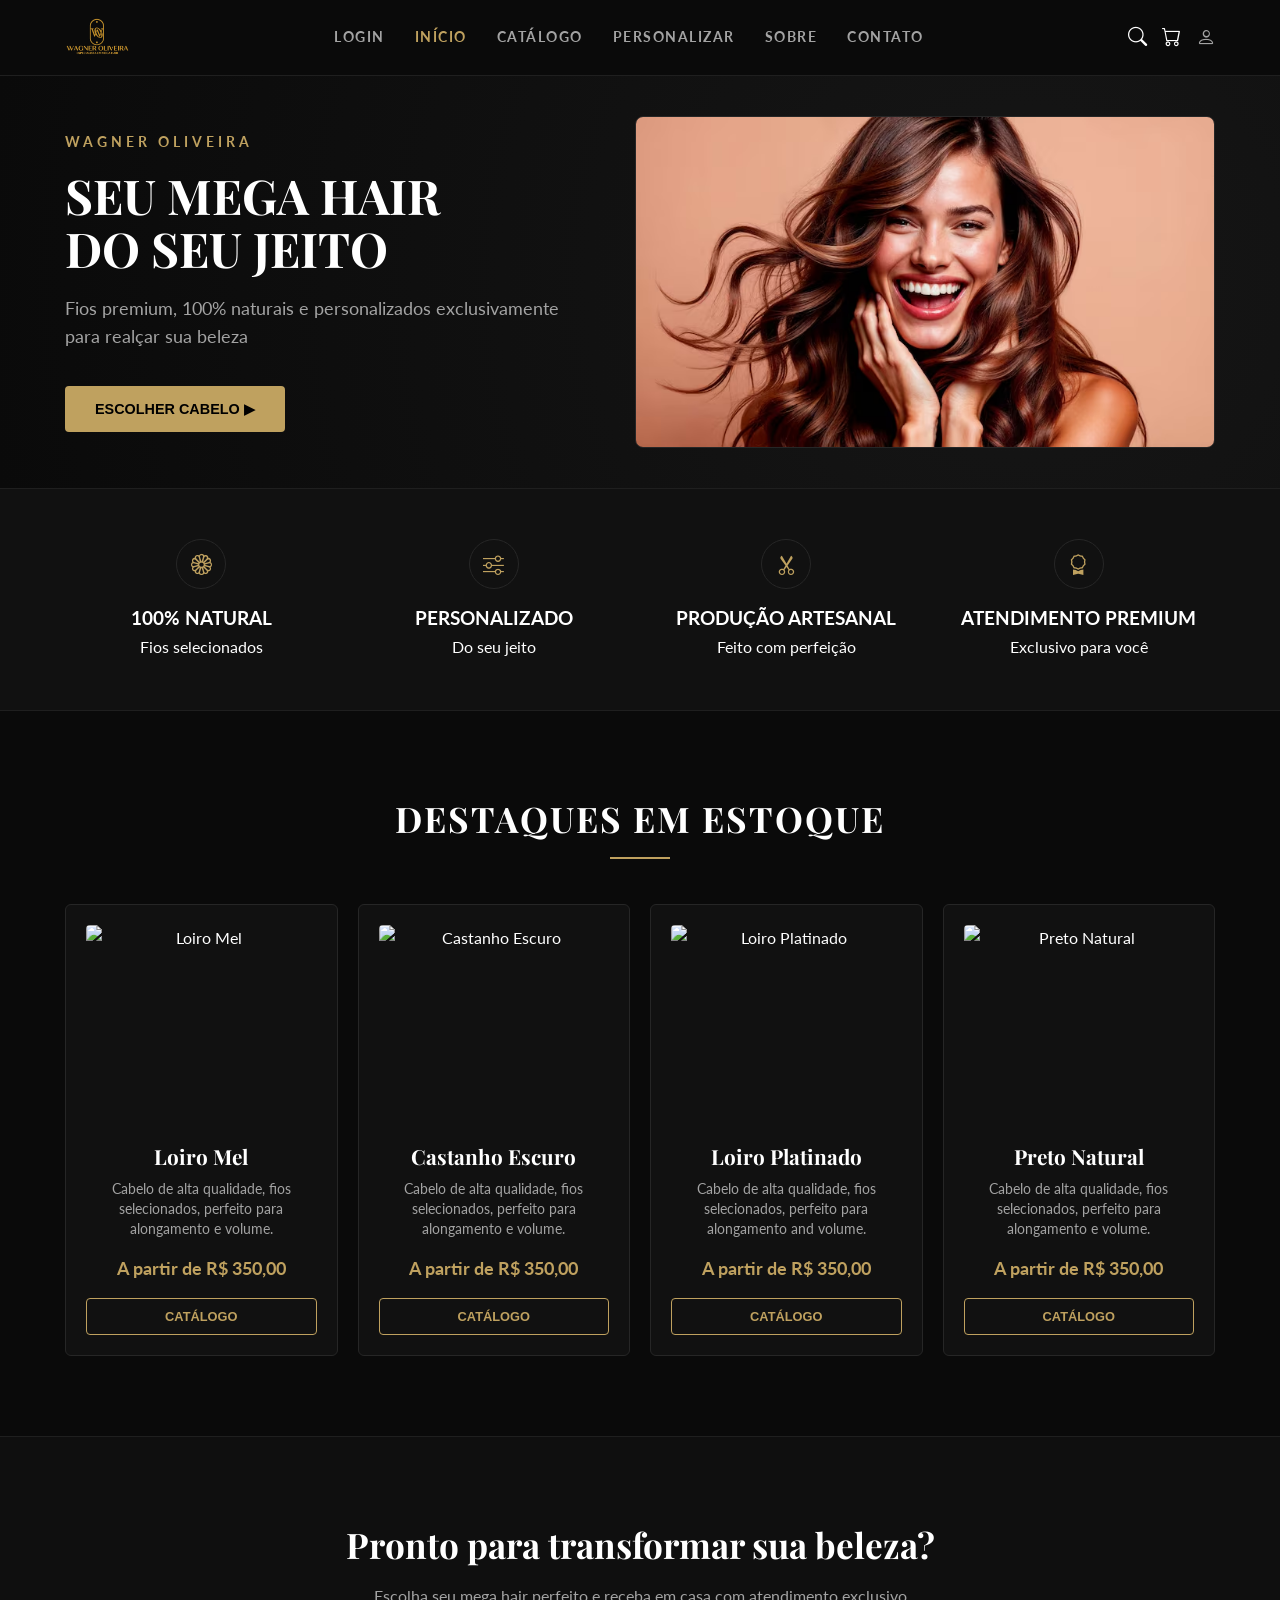
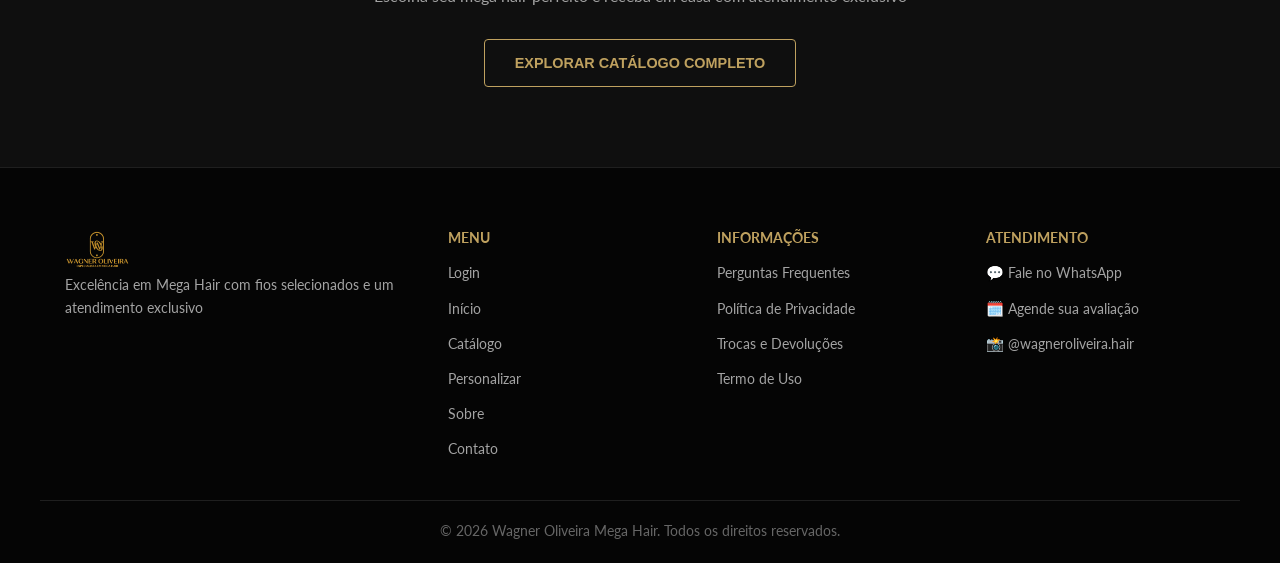
==== commit 40bc9442: "Update index.html" ====
--- a/index.html
+++ b/index.html
@@ -32,7 +32,7 @@
                 <button title="Carrinho"><i class="bi bi-cart"></i></button>
                 
                 <div class="user-auth-wrapper" style="display: inline-flex; align-items: center;">
-                    <a href="login.html" id="btn-login-header" title="Entrar no Atelier" style="display: flex; align-items: center; color: #a3a3a3;">
+                    <a href="perfil.html" id="btn-login-header" title="Meu Perfil" style="display: flex; align-items: center; color: #a3a3a3;">
                         <i class="bi bi-person" style="font-size: 1.2rem;"></i>
                     </a>
 
@@ -112,7 +112,7 @@
                 <div class="product-card">
                     <img src="https://images.unsplash.com/photo-1620331311520-246422fd82f9?q=80&w=800&auto=format&fit=crop" alt="Loiro Platinado">
                     <h3>Loiro Platinado</h3>
-                    <p>Cabelo de alta qualidade, fios selecionados, perfeito para alongamento e volume.</p>
+                    <p>Cabelo de alta qualidade, fios selecionados, perfeito para alongamento and volume.</p>
                     <span class="price">A partir de R$ 350,00</span>
                     <button class="btn-card" onclick="window.location.href='catalogo.html'">CATÁLOGO</button>
                 </div>
--- a/style.css
+++ b/style.css
@@ -558,6 +558,145 @@
     color: #666666;
     font-size: 0.85rem;
 }
+
+/* ==========================================================================
+   ADICIONADO: ADAPTAÇÕES ISOLADAS PARA A PÁGINA DE CONTATO
+   ========================================================================== */
+.pagina-contato-exclusiva {
+    padding-top: 140px;
+    padding-bottom: 80px;
+    background-color: #0b0b0b;
+}
+
+/* Alinhamento específico para o formulário dentro do card existente */
+.pagina-contato-exclusiva .product-card {
+    text-align: left;
+    justify-content: flex-start;
+    gap: 20px;
+    height: auto;
+}
+
+.pagina-contato-exclusiva .contato-grid {
+    display: grid;
+    grid-template-columns: 1.2fr 0.8fr;
+    gap: 30px;
+    align-items: start;
+    margin-top: 20px;
+}
+
+.pagina-contato-exclusiva .contato-form {
+    display: flex;
+    flex-direction: column;
+    width: 100%;
+    gap: 20px;
+}
+
+.pagina-contato-exclusiva .form-row {
+    display: flex;
+    gap: 20px;
+}
+
+/* Inputs customizados apenas para esta tela */
+.pagina-contato-exclusiva .contato-form input, 
+.pagina-contato-exclusiva .contato-form textarea {
+    width: 100%;
+    background-color: #0b0b0b;
+    border: 1px solid #1f1f1f;
+    padding: 15px;
+    color: #ffffff;
+    font-size: 0.85rem;
+    letter-spacing: 1px;
+    border-radius: 4px;
+    transition: border-color 0.3s ease;
+}
+
+.pagina-contato-exclusiva .contato-form input:focus, 
+.pagina-contato-exclusiva .contato-form textarea:focus {
+    outline: none;
+    border-color: #bfa15f;
+}
+
+.pagina-contato-exclusiva .contato-info-wrapper {
+    display: flex;
+    flex-direction: column;
+    gap: 25px;
+}
+
+.pagina-contato-exclusiva .info-detalhes p {
+    display: flex;
+    align-items: center;
+    gap: 15px;
+    color: #a3a3a3;
+    margin-bottom: 12px;
+    font-size: 0.95rem;
+}
+
+.pagina-contato-exclusiva .info-detalhes p i {
+    color: #bfa15f;
+    font-size: 1.1rem;
+}
+
+/* Estilos internos do Card do WhatsApp */
+.pagina-contato-exclusiva .card-whatsapp-style {
+    background-color: #161616; 
+    padding: 25px;
+    text-align: center;
+    justify-content: center;
+}
+
+.pagina-contato-exclusiva .card-whatsapp-style h3 {
+    font-size: 1.1rem; 
+    margin-bottom: 10px;
+}
+
+.pagina-contato-exclusiva .card-whatsapp-style p {
+    font-size: 0.85rem; 
+    height: auto; 
+    margin-bottom: 20px;
+}
+
+.pagina-contato-exclusiva .whatsapp-green-border {
+    background-color: #1c1c1c; 
+    border-color: #25d366; 
+    color: #25d366;
+}
+
+.pagina-contato-exclusiva .whatsapp-green-btn {
+    border-color: #25d366; 
+    color: #25d366;
+}
+
+.pagina-contato-exclusiva .whatsapp-green-btn:hover {
+    background-color: #25d366 !important;
+    color: #0b0b0b !important;
+}
+
+/* Redes sociais do contato */
+.pagina-contato-exclusiva .contato-sociais {
+    display: flex;
+    gap: 15px;
+}
+
+.pagina-contato-exclusiva .social-icon-circle {
+    width: 40px;
+    height: 40px;
+    border-radius: 50%;
+    border: 1px solid #1f1f1f;
+    color: #a3a3a3;
+    display: flex;
+    align-items: center;
+    justify-content: center;
+    font-size: 1.1rem;
+    background-color: #121212;
+    transition: all 0.3s ease;
+}
+
+.pagina-contato-exclusiva .social-icon-circle:hover {
+    border-color: #bfa15f;
+    color: #bfa15f;
+    transform: translateY(-3px);
+}
+
 
 /* 11. RESPONSIVIDADE CONTROLADA */
 @media (max-width: 992px) {
@@ -588,3 +727,6 @@
         gap: 30px;
     }
 }
+
+
+
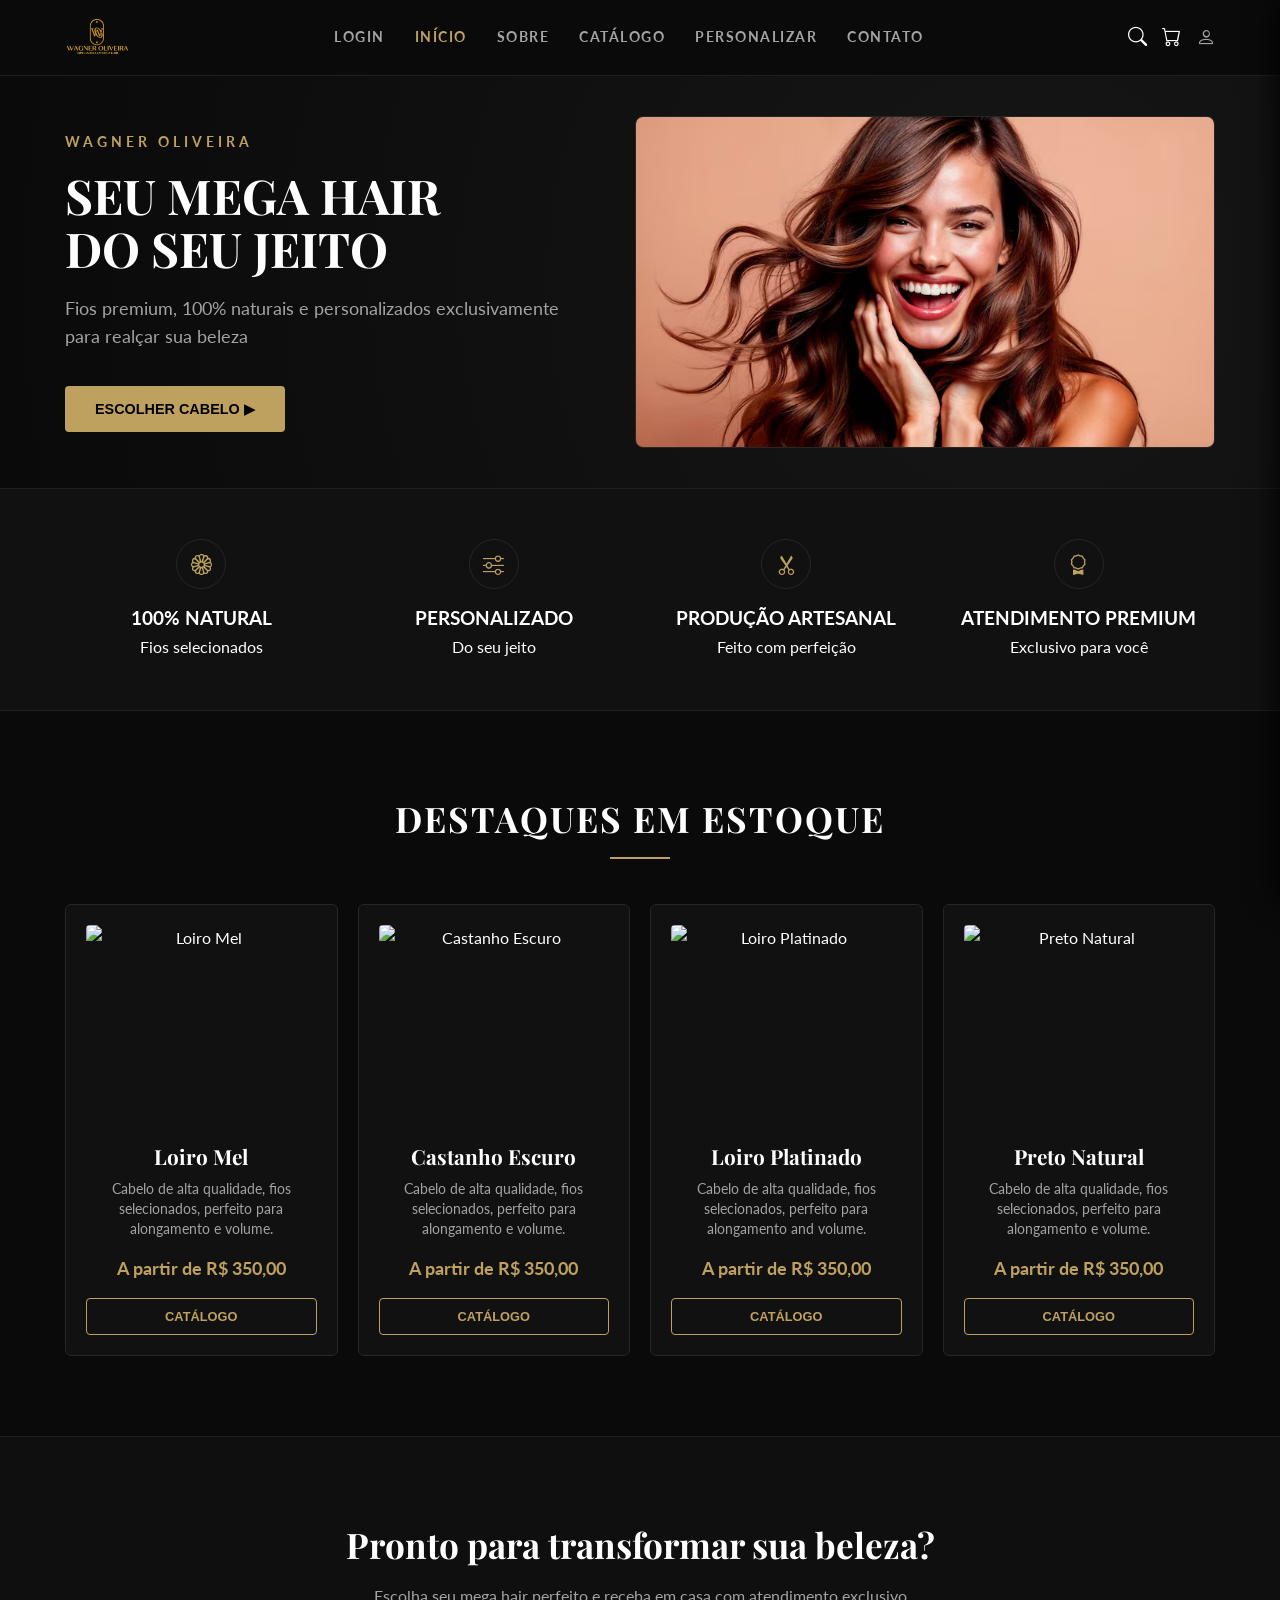
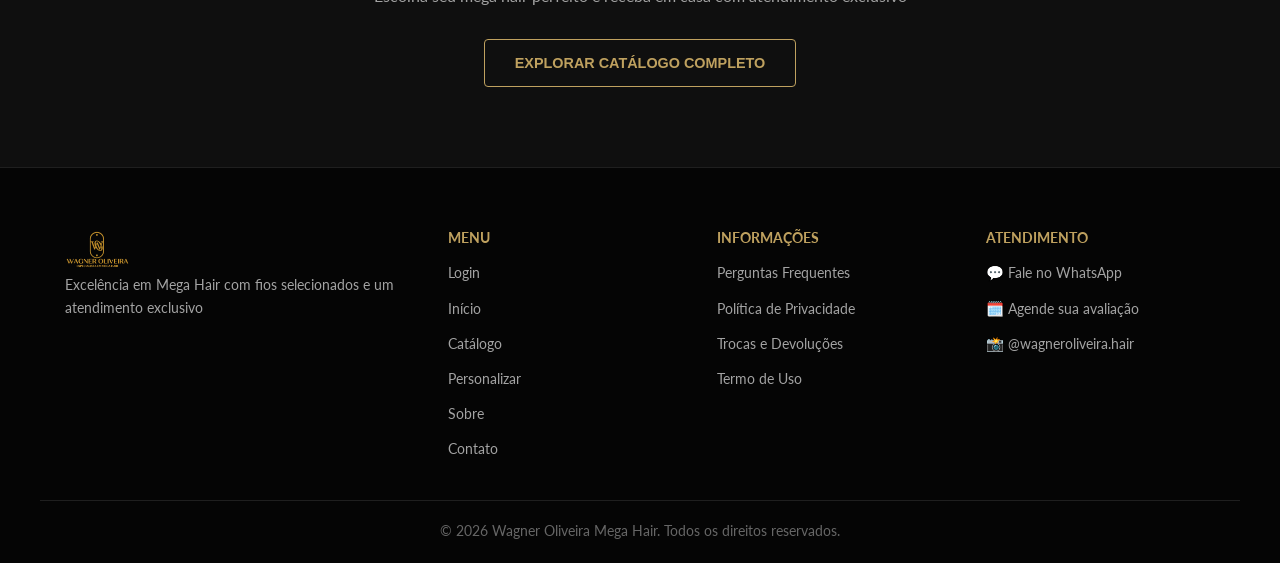
==== commit e66aeacb: "Update index.html" ====
--- a/index.html
+++ b/index.html
@@ -22,9 +22,9 @@
             <nav class="nav-menu">
                 <a href="login.html">LOGIN</a>
                 <a href="index.html" class="active">INÍCIO</a>
+                <a href="sobre.html">SOBRE</a>
                 <a href="catalogo.html">CATÁLOGO</a>
                 <a href="personalizar.html">PERSONALIZAR</a>
-                <a href="sobre.html">SOBRE</a>
                 <a href="contato.html">CONTATO</a>
             </nav>
             <div class="header-actions">
--- a/style.css
+++ b/style.css
@@ -697,6 +697,31 @@
     transform: translateY(-3px);
 }
 
+/* ==========================================================================
+   ADICIONADO: ESTILO ISOLADO PARA A CAIXA DE TEXTO DA PÁGINA PERSONALIZAR
+   ========================================================================== */
+.custom-textarea-block textarea {
+    width: 100%;
+    background-color: #1a1a1a;
+    border: 1px solid #262626;
+    color: #ffffff;
+    font-family: 'Lato', sans-serif;
+    font-size: 0.9rem;
+    padding: 12px;
+    border-radius: 4px;
+    resize: none;
+    outline: none;
+    transition: border-color 0.3s ease, box-shadow 0.3s ease;
+}
+
+.custom-textarea-block textarea:focus {
+    border-color: #bfa15f;
+    box-shadow: 0 0 5px rgba(191, 161, 95, 0.3);
+}
+
+.custom-textarea-block textarea::placeholder {
+    color: #666666;
+}
 
 /* 11. RESPONSIVIDADE CONTROLADA */
 @media (max-width: 992px) {
